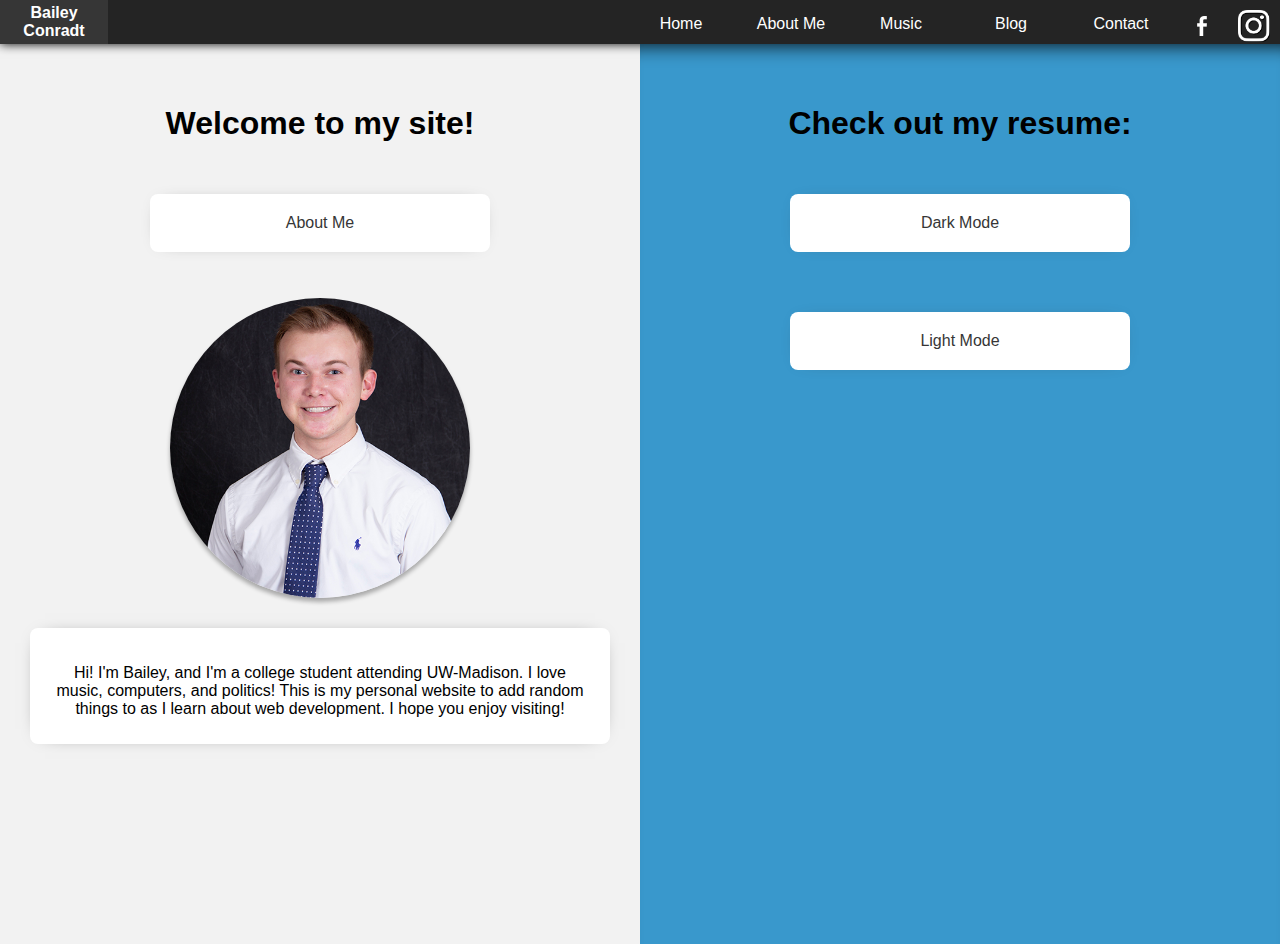
==== public/index.html @ af90b060 "changed nav bar shadow, mobile css still needs fixing. Now hosting with google firebase hosting :)" ====
﻿<html>

<head>
    <title>Home</title>
    <link rel="stylesheet" href="styles.css">
    <script src="script.js"></script>
    <link rel="icon" type="image/png" href="images/bc.png" />
    <meta content="width=device-width, initial-scale=1" name="viewport" />
    <script async src="https://pagead2.googlesyndication.com/pagead/js/adsbygoogle.js"></script>
</head>

<body>

    <nav class="top-nav">

        <!-- This is the hamburger menu for mobile view-->
        <div id="menuToggle">
            <input type="checkbox" />
            <span></span>
            <span></span>
            <span></span>
            <ul id="menu">
                <a href="index.html">
                    <li>Home</li>
                </a>
                <a href="about.html">
                    <li>About</li>
                </a>
                <a href="music.html">
                    <li>Music</li>
                </a>
                <a href="blog.html">
                    <li>Blog</li>
                </a>
                <a href="contact.html">
                    <li>Contact</li>
                </a>
            </ul>
        </div>
        <!--This the usual menu for desktop view-->
        <div class="nav-item">
            <a href="index.html">
                <li id="name"><strong>Bailey Conradt</strong></li>
            </a>
        </div>

        <div id="pages" class="nav-item">
            <a href="index.html">
                <li>Home</li>
            </a>
            <a href="about.html">
                <li>About Me</li>
            </a>
            <a href="music.html">
                <li>Music</li>
            </a>
            <a href="blog.html">
                <li>Blog</li>
            </a>
            <a href="contact.html">
                <li>Contact</li>
            </a>
            <a target="_blank" href="https://www.facebook.com/bailey.conradt"><img src="images/facebook.png"
                    height="32px" width="32px"></a>
            <a target="_blank" href="https://www.instagram.com/baileyswizzle"><img src="images/instagram.png"
                    height="32px" width="32px"></a>


        </div>
    </nav>

<div class="front-page-background">
    <div class="row" id="tall">
        <div class="home-page-body">
            <h1 class="home-header">Welcome to my site!</h1>
            <a class="button" href="about.html"><div id="button" class="center-box">About Me</div></a>
            <div>
                <img class="circle-image-shadow" src="images/bcon.jpg">
            </div>
            <div class="box">
                <p>Hi! I'm Bailey, and I'm a college student attending UW-Madison. I love music, computers, and politics!
                    This is my personal website to add random things to as I learn about web development. I hope you enjoy
                    visiting!</p>
            </div>
        </div>
        <div class="home-page-body" id="blue-background">
            <h1 class="home-header">Check out my resume:</h1>
            <a class="button" target="_blank" href="bailey_resume_dark.pdf"><div id="button" class="center-box">Dark Mode</div></a>
            <a class="button" target="_blank" href="bailey_resume_light.pdf"><div id="button" class="center-box">Light Mode</div></a>
        </div>
    </div>
</div>

  <!-- <img class="framed-image" src="images/terraceBackground.jpeg" >  --> 
</body>

</html>
---- public/styles.css ----
﻿
body {
    padding: 0px;
    margin: 0px;
    background-color: #f2f2f2;
    font-family: "Avenir Next", "Avenir", sans-serif;
    height: 100%;
    width: 100%; 
   
    /*overscroll-behavior: none;*/
}

.center {
  text-align: center;
}

#blue-background {
  background-color: #3998ccff;
  box-shadow: inset 0 20px 20px -20px #000000;
}

.top-nav {
    display: flex;
    justify-content: space-between;
    background-color: #242424;
    color: white;
    box-shadow: 0 0 10px black;
    
}

.pages {
    display: flex;
    width: 150px;
    margin-right: 10px;
    margin-left: 10px;
    padding: 5px;
    text-align: center;
}

.nav-item {
    display: flex;
}

.nav-item li {
    list-style-type: none;
    width: 100px;
    padding: 5px;
    text-align: center;
  }

  .nav-item a li {
    text-decoration: none;
    color: white;
    margin-top: 10px;
  }

  .nav-item img{
margin-left: 10px;
margin-right: 10px;
margin-top:10px;
  }

  #name {
    margin-top: 0px;
    padding: 4px;
    padding-bottom: 4px;
  }

  #musicImg {
    margin-top: 0;
    height: 38px;
  }

  .top-nav a:hover {
    background-color: #363636;
    transition: all ease-in-out 200ms;
  }

  .top-nav a {
    text-decoration: none;
  }

  /* font page CSS*/

  .home-header {
    padding-top: 40px;
    text-align: center;
  }

  .circle-image {
    width: 300px;
    height: auto;
    border-radius: 50%;
    padding: 10px;
    margin-top: 20px;
    margin-bottom: 20px;
  }

  .circle-image-shadow {
    display: block;
  width: 300px;
  height: 300px;
  margin: 1em auto;
  background-size: cover;
  background-repeat: no-repeat;
  background-position: center center;
  -webkit-border-radius: 99em;
  -moz-border-radius: 99em;
  border-radius: 99em;
  /*border: 5px solid #eee; */
  box-shadow: 0px 4px 4px rgba(0, 0, 0, 0.3);  
  }

  .button{
    text-decoration: none;
    color: #363636;
  }

  /* hover effects for button*/
  #button:hover {
box-shadow: 0px 0px 5px 1px;
  }

  

  .button:hover center-box{
    background-color: #888888
  }

  /*
  .front-page-background {
    background-image: url(images/terraceBackground.jpeg);
    height: 100%; 
    background-size: cover;
  }
*/
  .front-page-p {
    padding: 30px
  }

  .framed-image {
  width: 100%;
  height: auto;
    
    background-color: #242424;
  }

  /* Music Page CSS*/
  .songs {
    padding-top: 10px;
    display: flex;
    flex-wrap: wrap;
    flex-direction: row;
    justify-content: space-around;
  }

  .box {
    margin: 30px;
    background-color: white;
    text-align: center;
    box-shadow: 0px 0px 20px -15px;
    border-radius: 8px;
  }

  .left-box {
    margin: 30px;
    background-color: white;
    text-align: left;
    box-shadow: 0px 0px 20px -15px;
    border-radius: 8px;
  }

  .home-page-body {
    text-align: center
  }

  .center-box {
    margin: 30px;
    padding: 20px;
    background-color: white;
    text-align: center;
    box-shadow: 0px 0px 20px -15px;
    border-radius: 8px;
    min-width: 300px;
    display: inline-block
  }

  .box, .left-box p {
    padding-left: 20px;
    padding-bottom: 10px;
    padding-right: 20px;
  }
  .box, .left-box h3 {
    padding-top: 20px;
    padding: 20px;
    padding-bottom: 10px;
    padding-right: 20px;
  }
 
.row {
    display: flex;
    flex-direction: row;
    flex-wrap: wrap;
}

#tall.row {
  height: 100%;
}

.row>* {
  flex: 1 1 300px;
}


.row-header {
    display: flex;
    flex-direction: column;
    margin: 30px;
    background-color: white;
    flex: 1;
    text-align: center;
    box-shadow: 0px 0px 20px -15px;
    border-radius: 8px;
}

.column {
    display: flex;
    flex-wrap: wrap;
    flex-direction: column;
  }

  .column>* {
    flex: 1 1 500px;
  }

  audio {
    padding: 10px;
  }

  .page-header {
    text-align: center;
  }

  

/* Blog post CSS */

  .separate {
    display: flex;
    justify-content: space-between;
  }

.toggleButton:hover {
cursor: pointer;
}

  
  /* 
  Mobile view CSS for hamburger
  */

  #menuToggle {
    display:none
  }

  @media only screen and (max-width: 750px) {

    body{
      width: initial;
      position: absolute;
    }

#pages {
  display:none;
}

/* Hamburger menu stuff */

#menu a{
  color: #242424;
  list-style: none;
  width: 178.5px;
}

#menu a:hover
{
  color: black;
}

#menu li:hover
{
  border-bottom: 2px solid #363636;
}

#menuToggle
{
display: block;
top: 50px;
left: 50px;
padding: 20px;
z-index: 1;

-webkit-user-select: none;
user-select: none;
}

#menuToggle:hover {
  background-color: #363636;
}

#menuToggle input
{
display: block;
width: 80px;
height: 70px;
position: absolute;
top: -7px;
left: -5px;

cursor: pointer;

opacity: 0; /* hide this */
z-index: 2; /* place it over the hamburger */

-webkit-touch-callout: none;
}

#menuToggle span
{
display: block;
width: 33px;
height: 4px;
margin-bottom: 5px;
position: relative;

background: white;
border-radius: 3px;

z-index: 1;

transform-origin: 4px 0px;

transition: transform 0.5s cubic-bezier(0.77,0.2,0.05,1.0),
            background 0.5s cubic-bezier(0.77,0.2,0.05,1.0),
            opacity 0.55s ease;
}

#menuToggle span:first-child
{
transform-origin: 0% 0%;
}


#menu
{
position: absolute;
margin: 20px 0 0 -50px;
padding-left: 50px;
padding-right: 30px;
padding-top: 20px;
padding-bottom: 20px;


background: white;
list-style-type: none;

box-shadow: 0px 2px 5px 0px #888888; 

-webkit-font-smoothing: antialiased;
/* to stop flickering of text in safari */

transform-origin: 0% 0%;
transform: translate(-100%, 0);

transition: transform 0.5s cubic-bezier(0.77,0.2,0.05,1.0);
}

#menu li
{
padding: 10px 0;
font-size: 22px;
border-bottom: 2px solid transparent;

}

/*
* slide it in from the left
*/
#menuToggle input:checked ~ ul
{
transform: none;
}



  }
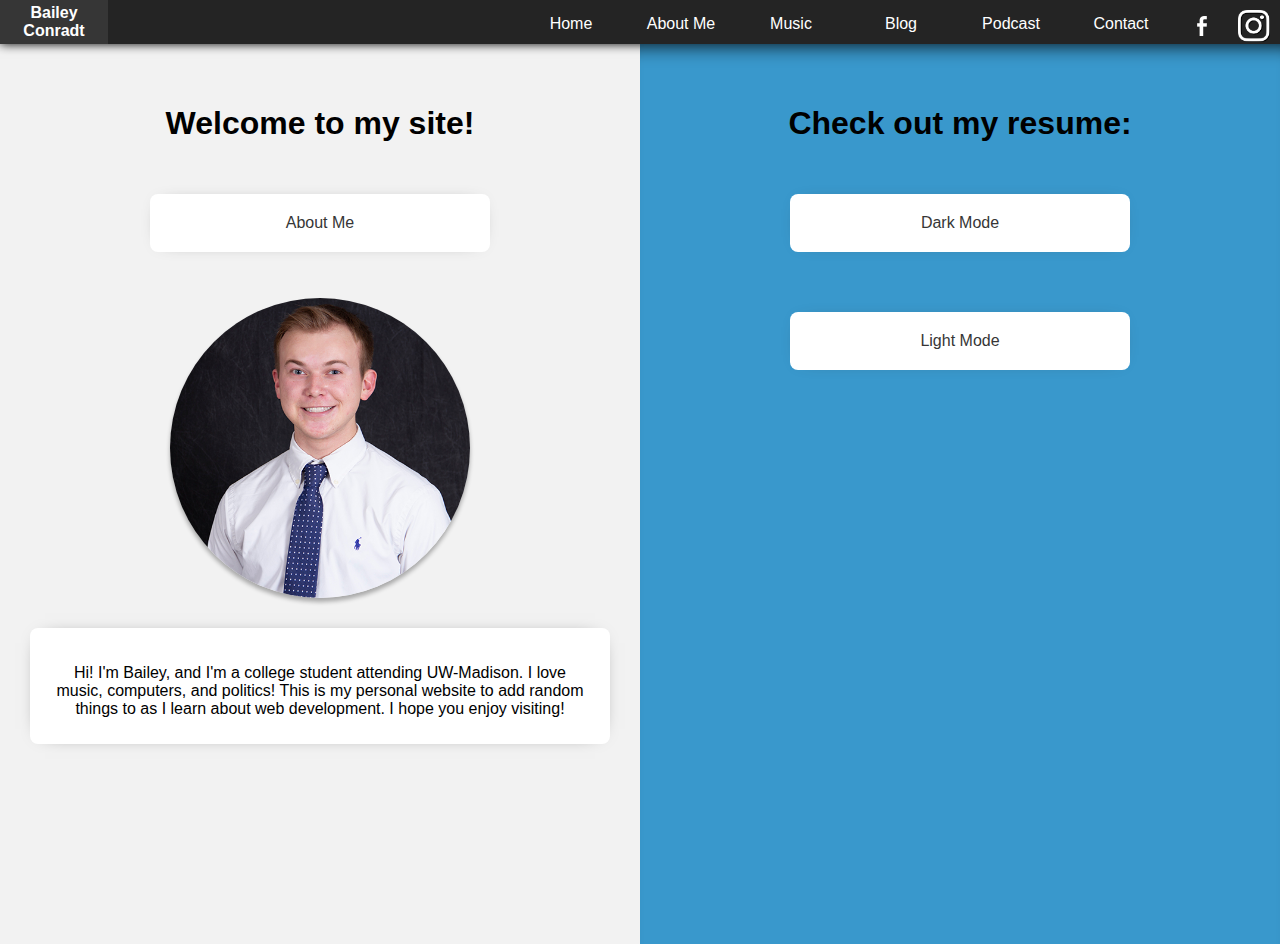
==== commit 69e7dddf: "changed logo and added podcast page" ====
--- a/public/index.html
+++ b/public/index.html
@@ -4,9 +4,8 @@
     <title>Home</title>
     <link rel="stylesheet" href="styles.css">
     <script src="script.js"></script>
-    <link rel="icon" type="image/png" href="images/bc.png" />
+    <link rel="icon" type="image/png" href="images/BC-logo.svg" />
     <meta content="width=device-width, initial-scale=1" name="viewport" />
-    <script async src="https://pagead2.googlesyndication.com/pagead/js/adsbygoogle.js"></script>
 </head>
 
 <body>
@@ -31,6 +30,9 @@
                 </a>
                 <a href="blog.html">
                     <li>Blog</li>
+                </a>
+                <a href="podcast.html">
+                    <li>Podcast</li>
                 </a>
                 <a href="contact.html">
                     <li>Contact</li>
@@ -57,6 +59,9 @@
             <a href="blog.html">
                 <li>Blog</li>
             </a>
+            <a href="podcast.html">
+                <li>Podcast</li>
+            </a>
             <a href="contact.html">
                 <li>Contact</li>
             </a>
@@ -64,7 +69,6 @@
                     height="32px" width="32px"></a>
             <a target="_blank" href="https://www.instagram.com/baileyswizzle"><img src="images/instagram.png"
                     height="32px" width="32px"></a>
-
 
         </div>
     </nav>
@@ -91,7 +95,17 @@
     </div>
 </div>
 
-  <!-- <img class="framed-image" src="images/terraceBackground.jpeg" >  --> 
+<!--blog preview test-->
+
+<!--<div id="blog-posts-preview">
+    <div id="blog-posts">
+        <div id="retainable-rss-embed" data-rss="https://medium.com/feed/@baileyconradt" data-layout="scroll" data-maxcols="3" 
+            data-poststyle="modal" data-readmore="Read More" data-buttonclass="btn btn-primary" data-offset="-200">
+            &#160;</div>
+</div>
+<script src="https://www.retainable.io/assets/retainable/rss-embed/retainable-rss-embed.js"></script> -->
+
+   <!--<img class="framed-image" src="images/terraceBackground.jpeg" > -->
 </body>
 
 </html>
--- a/public/styles.css
+++ b/public/styles.css
@@ -67,7 +67,7 @@
   }
 
   #musicImg {
-    margin-top: 0;
+    margin-top: 7px;
     height: 38px;
   }
 
@@ -201,6 +201,14 @@
     display: flex;
     flex-direction: row;
     flex-wrap: wrap;
+    
+}
+
+.music-row{
+  display: flex;
+  flex-direction: row;
+  flex-wrap: wrap;
+  justify-content: space-evenly;
 }
 
 #tall.row {
@@ -209,7 +217,7 @@
 
 .row>* {
   flex: 1 1 300px;
-}
+} 
 
 
 .row-header {
@@ -241,7 +249,15 @@
     text-align: center;
   }
 
-  
+/* Blog CSS*/
+#blog-posts {
+  margin: 30px;
+}
+
+#blog-posts-preview{
+  padding: 30px;
+  background-color: white;
+}
 
 /* Blog post CSS */
 
@@ -252,6 +268,15 @@
 
 .toggleButton:hover {
 cursor: pointer;
+}
+
+/* podcast box css */
+.podcast-box{
+margin: 30px;
+padding: 15px;
+background-color: white;
+box-shadow: 0px 0px 20px -15px;
+border-radius: 8px;
 }
 
   
@@ -272,6 +297,19 @@
 
 #pages {
   display:none;
+}
+
+
+
+.box, .center-box{
+  margin-top: 10px;
+  margin-left: 8px;
+  margin-right: 8px;
+  margin-bottom: 10px;
+}
+
+.left-box {
+  margin: 10px;
 }
 
 /* Hamburger menu stuff */
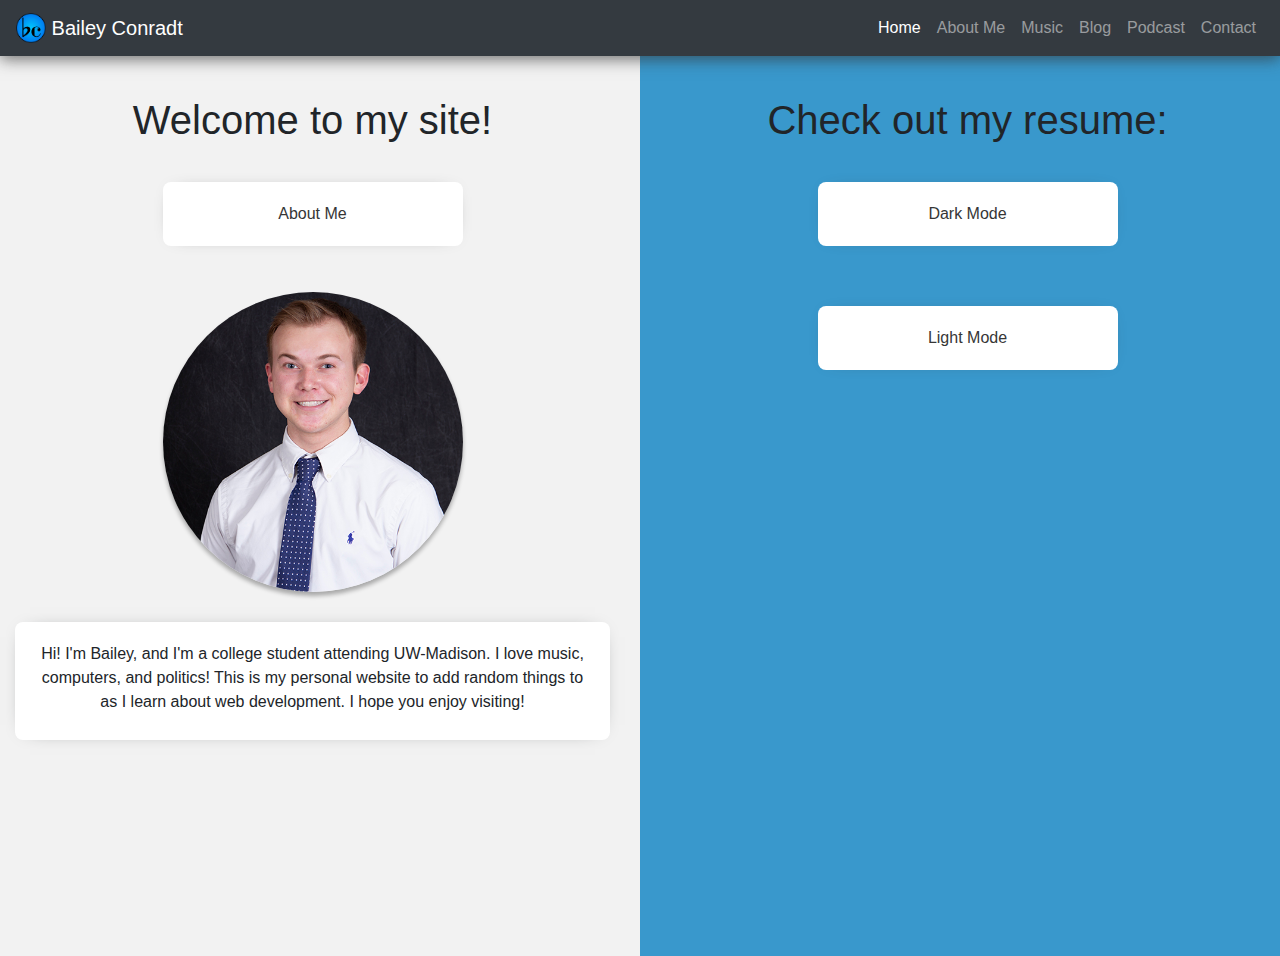
==== commit b6c9f8ea: "updated nav with bootstrap" ====
--- a/public/index.html
+++ b/public/index.html
@@ -2,102 +2,81 @@
 
 <head>
     <title>Home</title>
+    <!--Bootstrap-->
+    <link rel="stylesheet" href="https://maxcdn.bootstrapcdn.com/bootstrap/4.0.0/css/bootstrap.min.css"
+        integrity="sha384-Gn5384xqQ1aoWXA+058RXPxPg6fy4IWvTNh0E263XmFcJlSAwiGgFAW/dAiS6JXm" crossorigin="anonymous">
     <link rel="stylesheet" href="styles.css">
     <script src="script.js"></script>
     <link rel="icon" type="image/png" href="images/BC-logo.svg" />
     <meta content="width=device-width, initial-scale=1" name="viewport" />
 </head>
 
+<nav class="navbar navbar-expand-lg navbar-dark bg-dark shadow">
+
+    <a class="navbar-brand" href="index.html"> <img src="images/BC-logo.png" width="30" height="30"
+            class="d-inline-block align-top" alt="" href="index.html"> Bailey Conradt</a>
+    <button class="navbar-toggler" type="button" data-toggle="collapse" data-target="#navbarNavAltMarkup"
+        aria-controls="navbarNavAltMarkup" aria-expanded="false" aria-label="Toggle navigation">
+        <span class="navbar-toggler-icon"></span>
+    </button>
+    <div class="collapse navbar-collapse" id="navbarNavAltMarkup">
+        <ul class="navbar-nav ml-auto">
+            <a class="nav-item nav-link active" href="index.html">Home <span class="sr-only">(current)</span></a>
+            <a class="nav-item nav-link" href="about.html">About Me</a>
+            <a class="nav-item nav-link" href="music.html">Music</a>
+            <a class="nav-item nav-link" href="blog.html">Blog</a>
+            <a class="nav-item nav-link" href="podcast.html">Podcast</a>
+            <a class="nav-item nav-link" href="contact.html">Contact</a>
+        </ul>
+        <!--
+        <ul class="navbar-nav ml-auto">
+            <a target="_blank" class="navbar-brand ml-auto" href="https://www.facebook.com/bailey.conradt"> <img
+                    src="images/facebook.png" width="30" height="30" class="d-inline-block align-top" alt=""
+                    href="index.html" ></a>
+            <a target="_blank" class="navbar-brand ml-auto" href="https://www.instagram.com/baileyswizzle"> <img
+                    src="images/instagram.png" width="30" height="30" class="d-inline-block align-top" alt=""
+                    href="index.html" ></a>
+            </ul>-->
+    </div>
+</nav>
+
 <body>
 
-    <nav class="top-nav">
 
-        <!-- This is the hamburger menu for mobile view-->
-        <div id="menuToggle">
-            <input type="checkbox" />
-            <span></span>
-            <span></span>
-            <span></span>
-            <ul id="menu">
-                <a href="index.html">
-                    <li>Home</li>
+    <div class="front-page-background">
+        <div class="row" id="tall">
+            <div class="home-page-body">
+                <h1 class="home-header">Welcome to my site!</h1>
+                <a class="button" href="about.html">
+                    <div id="button" class="center-box">About Me</div>
                 </a>
-                <a href="about.html">
-                    <li>About</li>
+                <div>
+                    <img class="circle-image-shadow" src="images/bcon.jpg">
+                </div>
+                <div class="box">
+                    <p>Hi! I'm Bailey, and I'm a college student attending UW-Madison. I love music, computers, and
+                        politics!
+                        This is my personal website to add random things to as I learn about web development. I hope you
+                        enjoy
+                        visiting!</p>
+                </div>
+            </div>
+            <div class="home-page-body" id="blue-background">
+                <h1 class="home-header">Check out my resume:</h1>
+                <a class="button" target="_blank" href="bailey_resume_dark.pdf">
+                    <div id="button" class="center-box">Dark Mode</div>
                 </a>
-                <a href="music.html">
-                    <li>Music</li>
+                <a class="button" target="_blank" href="bailey_resume_light.pdf">
+                    <div id="button" class="center-box">Light Mode</div>
                 </a>
-                <a href="blog.html">
-                    <li>Blog</li>
-                </a>
-                <a href="podcast.html">
-                    <li>Podcast</li>
-                </a>
-                <a href="contact.html">
-                    <li>Contact</li>
-                </a>
-            </ul>
-        </div>
-        <!--This the usual menu for desktop view-->
-        <div class="nav-item">
-            <a href="index.html">
-                <li id="name"><strong>Bailey Conradt</strong></li>
-            </a>
-        </div>
-
-        <div id="pages" class="nav-item">
-            <a href="index.html">
-                <li>Home</li>
-            </a>
-            <a href="about.html">
-                <li>About Me</li>
-            </a>
-            <a href="music.html">
-                <li>Music</li>
-            </a>
-            <a href="blog.html">
-                <li>Blog</li>
-            </a>
-            <a href="podcast.html">
-                <li>Podcast</li>
-            </a>
-            <a href="contact.html">
-                <li>Contact</li>
-            </a>
-            <a target="_blank" href="https://www.facebook.com/bailey.conradt"><img src="images/facebook.png"
-                    height="32px" width="32px"></a>
-            <a target="_blank" href="https://www.instagram.com/baileyswizzle"><img src="images/instagram.png"
-                    height="32px" width="32px"></a>
-
-        </div>
-    </nav>
-
-<div class="front-page-background">
-    <div class="row" id="tall">
-        <div class="home-page-body">
-            <h1 class="home-header">Welcome to my site!</h1>
-            <a class="button" href="about.html"><div id="button" class="center-box">About Me</div></a>
-            <div>
-                <img class="circle-image-shadow" src="images/bcon.jpg">
-            </div>
-            <div class="box">
-                <p>Hi! I'm Bailey, and I'm a college student attending UW-Madison. I love music, computers, and politics!
-                    This is my personal website to add random things to as I learn about web development. I hope you enjoy
-                    visiting!</p>
+                <iframe src="https://open.spotify.com/embed-podcast/show/2UoczsS60XNqDjCfJqAoIo" width="80%" height="232" frameborder="0" allowtransparency="true" allow="encrypted-media"></iframe>
             </div>
         </div>
-        <div class="home-page-body" id="blue-background">
-            <h1 class="home-header">Check out my resume:</h1>
-            <a class="button" target="_blank" href="bailey_resume_dark.pdf"><div id="button" class="center-box">Dark Mode</div></a>
-            <a class="button" target="_blank" href="bailey_resume_light.pdf"><div id="button" class="center-box">Light Mode</div></a>
-        </div>
     </div>
-</div>
 
-<!--blog preview test-->
+    <!--blog preview test-->
 
-<!--<div id="blog-posts-preview">
+    <!--<div id="blog-posts-preview">
     <div id="blog-posts">
         <div id="retainable-rss-embed" data-rss="https://medium.com/feed/@baileyconradt" data-layout="scroll" data-maxcols="3" 
             data-poststyle="modal" data-readmore="Read More" data-buttonclass="btn btn-primary" data-offset="-200">
@@ -105,7 +84,17 @@
 </div>
 <script src="https://www.retainable.io/assets/retainable/rss-embed/retainable-rss-embed.js"></script> -->
 
-   <!--<img class="framed-image" src="images/terraceBackground.jpeg" > -->
+    <!--<img class="framed-image" src="images/terraceBackground.jpeg" > -->
+
+    <script src="https://code.jquery.com/jquery-3.2.1.slim.min.js"
+        integrity="sha384-KJ3o2DKtIkvYIK3UENzmM7KCkRr/rE9/Qpg6aAZGJwFDMVNA/GpGFF93hXpG5KkN"
+        crossorigin="anonymous"></script>
+    <script src="https://cdnjs.cloudflare.com/ajax/libs/popper.js/1.12.9/umd/popper.min.js"
+        integrity="sha384-ApNbgh9B+Y1QKtv3Rn7W3mgPxhU9K/ScQsAP7hUibX39j7fakFPskvXusvfa0b4Q"
+        crossorigin="anonymous"></script>
+    <script src="https://maxcdn.bootstrapcdn.com/bootstrap/4.0.0/js/bootstrap.min.js"
+        integrity="sha384-JZR6Spejh4U02d8jOt6vLEHfe/JQGiRRSQQxSfFWpi1MquVdAyjUar5+76PVCmYl"
+        crossorigin="anonymous"></script>
 </body>
 
-</html>
+</html>--- a/public/styles.css
+++ b/public/styles.css
@@ -6,8 +6,15 @@
     font-family: "Avenir Next", "Avenir", sans-serif;
     height: 100%;
     width: 100%; 
-   
+    /*box-shadow: inset 0 20px 20px -20px #000000;*/
+
     /*overscroll-behavior: none;*/
+}
+
+.navbar{
+  box-shadow:           0px 3px 15px rgba(50, 50, 50, .7) !important;
+    -webkit-box-shadow: 0px 3px 15px rgba(50, 50, 50, .7) !important;
+    -moz-box-shadow:    0px 3px 15px rgba(50, 50, 50, .7) !important;
 }
 
 .center {
@@ -16,15 +23,14 @@
 
 #blue-background {
   background-color: #3998ccff;
-  box-shadow: inset 0 20px 20px -20px #000000;
+  /*box-shadow: inset 0 20px 20px -20px #000000;*/
 }
 
 .top-nav {
-    display: flex;
-    justify-content: space-between;
-    background-color: #242424;
-    color: white;
-    box-shadow: 0 0 10px black;
+    /*box-shadow: 0 0 10px black;*/
+    -webkit-box-shadow: 0 8px 6px -6px #999;
+    -moz-box-shadow: 0 8px 6px -6px #999;
+    box-shadow: 0 8px 6px -6px #999;
     
 }
 
@@ -69,15 +75,6 @@
   #musicImg {
     margin-top: 7px;
     height: 38px;
-  }
-
-  .top-nav a:hover {
-    background-color: #363636;
-    transition: all ease-in-out 200ms;
-  }
-
-  .top-nav a {
-    text-decoration: none;
   }
 
   /* font page CSS*/
@@ -118,7 +115,7 @@
 
   /* hover effects for button*/
   #button:hover {
-box-shadow: 0px 0px 5px 1px;
+box-shadow: 0px 0px 5px 1px gray;
   }
 
   
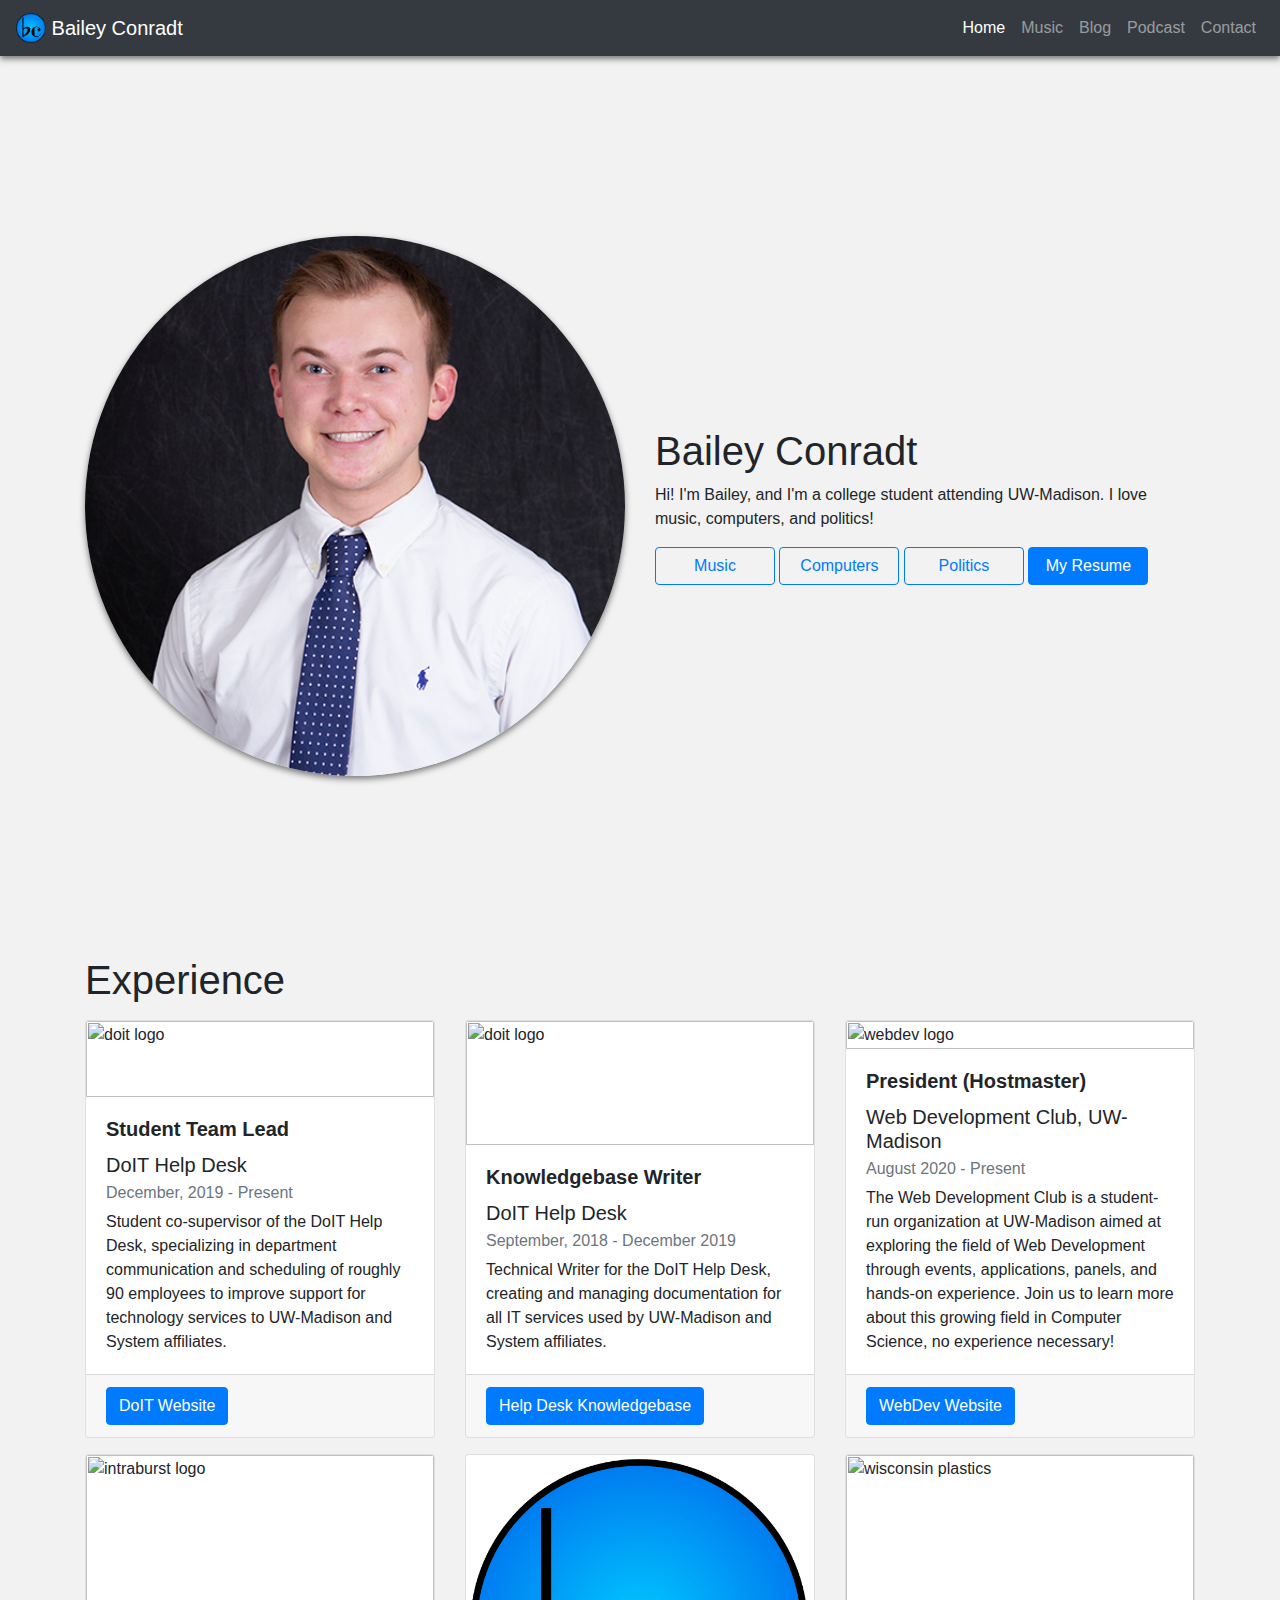
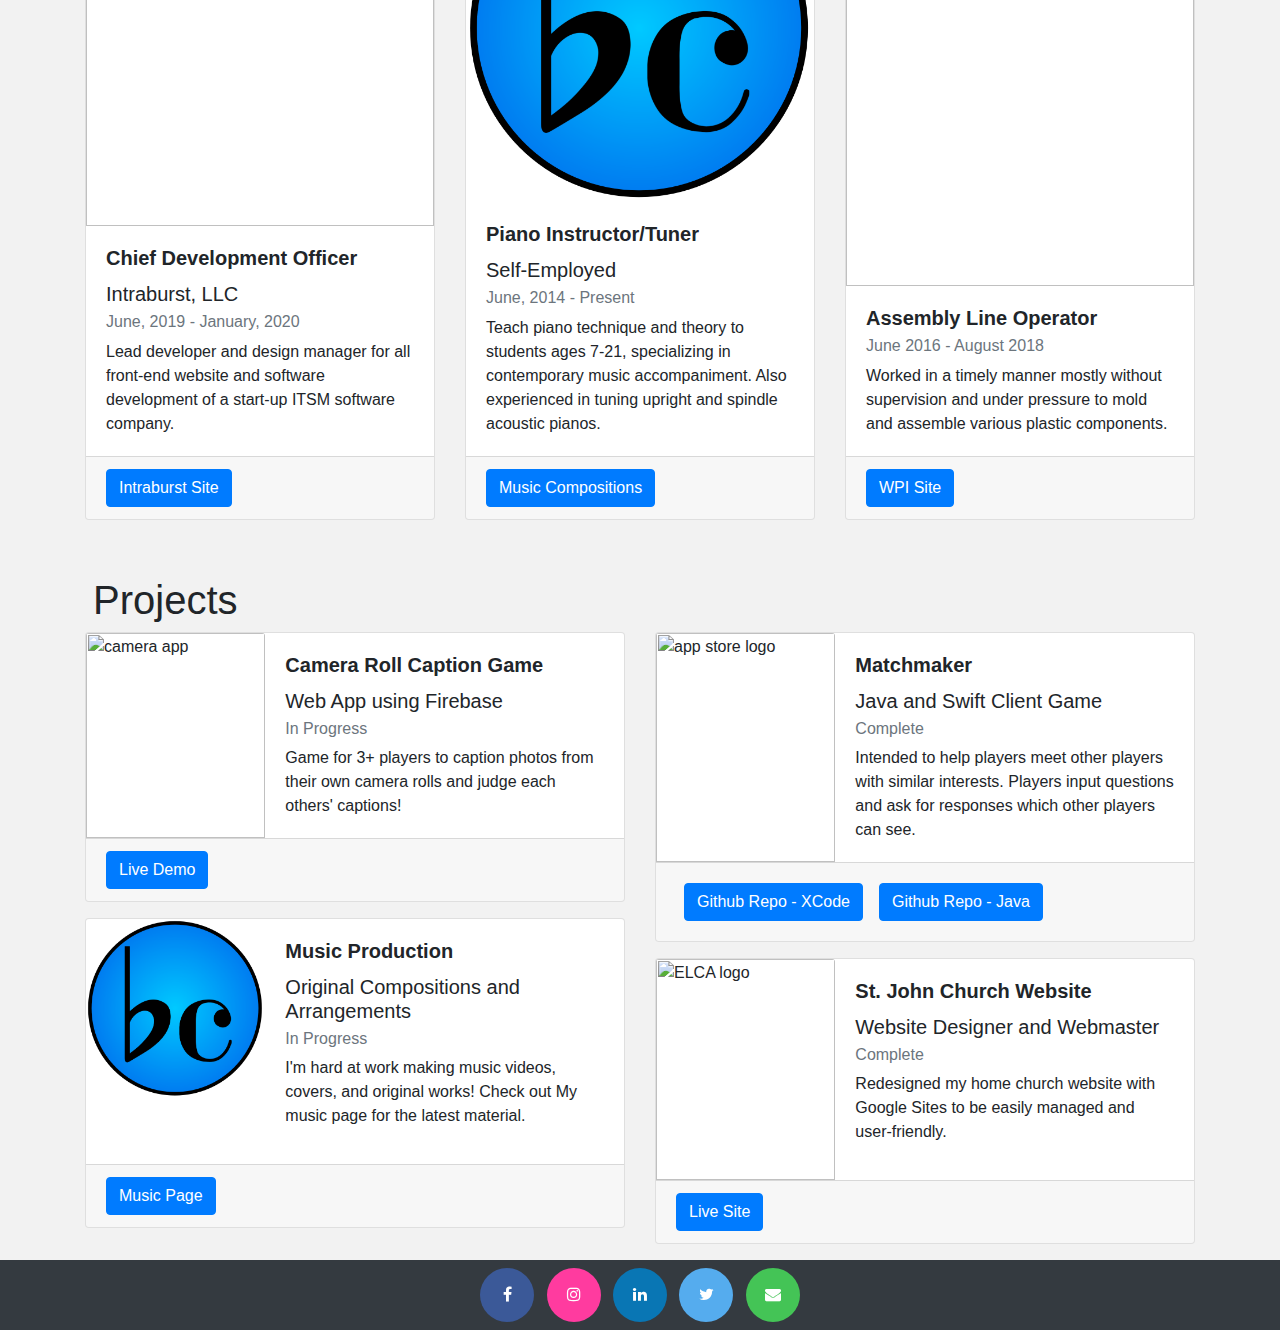
==== commit 794a6c99: "added footer to all pages, fixed safari buttons and spacing for mobile, added fb and insta links on " ====
--- a/public/index.html
+++ b/public/index.html
@@ -22,70 +22,260 @@
     <div class="collapse navbar-collapse" id="navbarNavAltMarkup">
         <ul class="navbar-nav ml-auto">
             <a class="nav-item nav-link active" href="index.html">Home <span class="sr-only">(current)</span></a>
-            <a class="nav-item nav-link" href="about.html">About Me</a>
             <a class="nav-item nav-link" href="music.html">Music</a>
             <a class="nav-item nav-link" href="blog.html">Blog</a>
             <a class="nav-item nav-link" href="podcast.html">Podcast</a>
             <a class="nav-item nav-link" href="contact.html">Contact</a>
         </ul>
-        <!--
-        <ul class="navbar-nav ml-auto">
-            <a target="_blank" class="navbar-brand ml-auto" href="https://www.facebook.com/bailey.conradt"> <img
-                    src="images/facebook.png" width="30" height="30" class="d-inline-block align-top" alt=""
-                    href="index.html" ></a>
-            <a target="_blank" class="navbar-brand ml-auto" href="https://www.instagram.com/baileyswizzle"> <img
-                    src="images/instagram.png" width="30" height="30" class="d-inline-block align-top" alt=""
-                    href="index.html" ></a>
-            </ul>-->
     </div>
 </nav>
 
 <body>
 
-
-    <div class="front-page-background">
-        <div class="row" id="tall">
-            <div class="home-page-body">
-                <h1 class="home-header">Welcome to my site!</h1>
-                <a class="button" href="about.html">
-                    <div id="button" class="center-box">About Me</div>
-                </a>
+    <div class="container">
+        <div class="row" style="height: 100vh;">
+            <div class="col-md-6 align-self-center">
+                <img class="rounded-circle" style="width: 100%" src="images/bcon.jpg">
+            </div>
+            <div class="col-md-6 align-self-center">
+                <h1>Bailey Conradt</h1>
+                <p>
+                    Hi! I'm Bailey, and I'm a college student attending UW-Madison. I love music, computers, and
+                    politics!
+                </p>
                 <div>
-                    <img class="circle-image-shadow" src="images/bcon.jpg">
-                </div>
-                <div class="box">
-                    <p>Hi! I'm Bailey, and I'm a college student attending UW-Madison. I love music, computers, and
-                        politics!
-                        This is my personal website to add random things to as I learn about web development. I hope you
-                        enjoy
-                        visiting!</p>
-                </div>
-            </div>
-            <div class="home-page-body" id="blue-background">
-                <h1 class="home-header">Check out my resume:</h1>
-                <a class="button" target="_blank" href="bailey_resume_dark.pdf">
-                    <div id="button" class="center-box">Dark Mode</div>
-                </a>
-                <a class="button" target="_blank" href="bailey_resume_light.pdf">
-                    <div id="button" class="center-box">Light Mode</div>
-                </a>
-                <iframe src="https://open.spotify.com/embed-podcast/show/2UoczsS60XNqDjCfJqAoIo" width="80%" height="232" frameborder="0" allowtransparency="true" allow="encrypted-media"></iframe>
+                    <a class="btn btn-outline-primary custom-button" href="music.html">Music</a>
+                    <a class="btn btn-outline-primary custom-button"
+                        href="https://github.com/baileyconradt">Computers</a>
+                    <a class="btn btn-outline-primary custom-button"
+                        href="https://vote.baileyconradt.com">Politics</a>
+                        <a class="btn btn-primary custom-button"
+                        href="bailey_conradt_resume.pdf">My Resume</a>
+                </div>
             </div>
         </div>
     </div>
-
-    <!--blog preview test-->
-
-    <!--<div id="blog-posts-preview">
-    <div id="blog-posts">
-        <div id="retainable-rss-embed" data-rss="https://medium.com/feed/@baileyconradt" data-layout="scroll" data-maxcols="3" 
-            data-poststyle="modal" data-readmore="Read More" data-buttonclass="btn btn-primary" data-offset="-200">
-            &#160;</div>
-</div>
-<script src="https://www.retainable.io/assets/retainable/rss-embed/retainable-rss-embed.js"></script> -->
-
-    <!--<img class="framed-image" src="images/terraceBackground.jpeg" > -->
-
+    <div class="container">
+        <h1>Experience</h1>
+        <div class="row justify-content-center">
+
+            <div class="col-md-4 my-2">
+                <div class="card h-100">
+                    <img src="images/doit.jpg" class="card-img-top" alt="doit logo">
+                    <div class="card-body">
+                        <h5 class="card-title "><strong>Student Team Lead</strong></h5>
+                        <h5 class="card-title">DoIT Help Desk</h5>
+                        <h6 class="card-subtitle mb-2 text-muted">December, 2019 - Present</h6>
+                        <p class="card-text">Student co-supervisor of the DoIT Help Desk,
+                            specializing in department communication and
+                            scheduling of roughly 90 employees to improve
+                            support for technology services to UW-Madison
+                            and System affiliates.</p>
+                    </div>
+                    <div class="card-footer"><a href="https://it.wisc.edu" class="btn btn-primary">DoIT Website</a>
+                    </div>
+                </div>
+            </div>
+            <div class="col-md-4 my-2">
+                <div class="card h-100">
+                    <img src="images/doit.jpg" class="card-img-top" alt="doit logo">
+                    <div class="card-body">
+                        <h5 class="card-title "><strong>Knowledgebase Writer</strong></h5>
+                        <h5 class="card-title">DoIT Help Desk</h5>
+                        <h6 class="card-subtitle mb-2 text-muted">September, 2018 - December 2019</h6>
+                        <p class="card-text">Technical Writer for the DoIT Help Desk,
+                            creating and managing documentation for all IT services used by UW-Madison and System
+                            affiliates.
+                        </p>
+                    </div>
+                    <div class="card-footer"><a href="https://kb.wisc.edu/helpdesk" class="btn btn-primary">Help Desk
+                            Knowledgebase</a></div>
+                </div>
+            </div>
+            <div class="col-md-4 my-2">
+                <div class="card h-100">
+                    <img src="images/webdev.png" class="card-img-top" alt="webdev logo">
+                    <div class="card-body">
+                        <h5 class="card-title "><strong>President (Hostmaster)</strong></h5>
+                        <h5 class="card-title">Web Development Club, UW-Madison</h5>
+                        <h6 class="card-subtitle mb-2 text-muted">August 2020 - Present</h6>
+                        <p class="card-text">The Web Development Club is a student-run organization at UW-Madison
+                            aimed at exploring the field of Web Development through events, applications, panels,
+                            and hands-on experience. Join us to learn more about this growing field in Computer Science,
+                            no experience necessary!</p>
+
+                    </div>
+                    <div class="card-footer"><a href="https://facebook.com/webdevuw" class="btn btn-primary">WebDev
+                            Website
+                        </a></div>
+                </div>
+            </div>
+            <div class="col-md-4 my-2">
+                <div class="card h-100">
+                    <img src="images/intraburst.png" class="card-img-top" alt="intraburst logo">
+                    <div class="card-body">
+                        <h5 class="card-title "><strong>Chief Development Officer</strong></h5>
+                        <h5 class="card-title">Intraburst, LLC</h5>
+                        <h6 class="card-subtitle mb-2 text-muted">June, 2019 - January, 2020</h6>
+                        <p class="card-text">Lead developer and design manager for all
+                            front-end website and software development of a start-up ITSM software company.</p>
+
+                    </div>
+                    <div class="card-footer"><a href="https://intraburst.com" class="btn btn-primary">Intraburst
+                            Site</a></div>
+                </div>
+            </div>
+            <div class="col-md-4 my-2">
+                <div class="card h-100">
+                    <img src="images/BC-logo.png" class="card-img-top" alt="bc logo">
+                    <div class="card-body">
+                        <h5 class="card-title "><strong>Piano Instructor/Tuner</strong></h5>
+                        <h5 class="card-title">Self-Employed</h5>
+                        <h6 class="card-subtitle mb-2 text-muted">June, 2014 - Present</h6>
+                        <p class="card-text">Teach piano technique and theory to
+                            students ages 7-21, specializing in
+                            contemporary music accompaniment. Also experienced in tuning upright and spindle acoustic
+                            pianos.</p>
+                    </div>
+                    <div class="card-footer"><a href="music.html" class="btn btn-primary">Music
+                            Compositions</a></div>
+                </div>
+            </div>
+            <div class="col-md-4 my-2">
+                <div class="card h-100">
+                    <img src="images/wisconsinplastics.jpeg" class="card-img-top" alt="wisconsin plastics">
+                    <div class="card-body">
+                        <h5 class="card-title "><strong>Assembly Line Operator</strong></h5>
+                        <h5 class="card-title"></h5>
+                        <h6 class="card-subtitle mb-2 text-muted">June 2016 - August 2018</h6>
+                        <p class="card-text">Worked in a timely manner mostly without supervision and under
+                            pressure to mold and assemble various plastic components.</p>
+                    </div>
+                    <div class="card-footer"><a href="http://www.wisconsinplastics.com/" class="btn btn-primary">WPI
+                            Site</a></div>
+                </div>
+            </div>
+        </div>
+
+
+
+
+
+        <h1 class="m-2 mt-5">Projects</h1>
+        <div class="row">
+            <div class="col-md-6">
+                <div class="card mb-3">
+                    <div class="row no-gutters">
+                        <div class="col-md-4">
+                            <img src="images/camera.jpg" class="card-img-top" alt="camera app">
+                        </div>
+                        <div class="col-md-8">
+                            <div class="card-body">
+                                <h5 class="card-title "><strong>Camera Roll Caption Game</strong></h5>
+                                <h5 class="card-title">Web App using Firebase</h5>
+                                <h6 class="card-subtitle mb-2 text-muted">In Progress</h6>
+                                <p class="card-text">Game for 3+ players to caption photos from their own camera rolls
+                                    and judge each others' captions!</p>
+                            </div>
+                        </div>
+                    </div>
+                    <div class="card-footer"><a href="https://conradt.dev" class="btn btn-primary">Live Demo</a></div>
+                </div>
+                <div class="card mb-3">
+                    <div class="row no-gutters">
+                        <div class="col-md-4">
+                            <img src="images/BC-logo.png" class="card-img-top" alt="BC logo">
+                        </div>
+                        <div class="col-md-8">
+                            <div class="card-body">
+                                <h5 class="card-title "><strong>Music Production</strong></h5>
+                                <h5 class="card-title">Original Compositions and Arrangements</h5>
+                                <h6 class="card-subtitle mb-2 text-muted">In Progress</h6>
+                                <p class="card-text">I'm hard at work making music videos, covers, and original works!
+                                    Check out My music page for the latest material.</p>
+                                </p>
+                            </div>
+                        </div>
+                    </div>
+                    <div class="card-footer"><a href="music.html" class="btn btn-primary">Music Page</a></div>
+                </div>
+            </div>
+            <div class="col-md-6">
+                <div class="card mb-3">
+                    <div class="row no-gutters">
+                        <div class="col-md-4">
+                            <img src="images/app-store.png" class="card-img-top" alt="app store logo">
+                        </div>
+                        <div class="col-md-8">
+                            <div class="card-body">
+                                <h5 class="card-title "><strong>Matchmaker</strong></h5>
+                                <h5 class="card-title">Java and Swift Client Game</h5>
+                                <h6 class="card-subtitle mb-2 text-muted">Complete</h6>
+                                <p class="card-text">Intended to help players meet other players with
+                                    similar interests. Players input questions and ask
+                                    for responses which other players can see.</p>
+                            </div>
+                        </div>
+                    </div>
+                    <div class="card-footer justify-content-around"><a
+                            href="https://github.com/baileyconradt/MatchmakerXcode" class="btn btn-primary m-2">Github
+                            Repo - XCode
+                        </a><a href="https://github.com/baileyconradt/Matchmaker" class="btn btn-primary m-2">Github
+                            Repo -
+                            Java
+                        </a></div>
+                </div>
+                <div class="card mb-3">
+                    <div class="row no-gutters">
+                        <div class="col-md-4">
+                            <img src="images/elca.png" class="card-img-top" alt="ELCA logo">
+                        </div>
+                        <div class="col-md-8">
+                            <div class="card-body">
+                                <h5 class="card-title "><strong>St. John Church Website</strong></h5>
+                                <h5 class="card-title">Website Designer and Webmaster</h5>
+                                <h6 class="card-subtitle mb-2 text-muted">Complete</h6>
+                                <p class="card-text">Redesigned my home church website with Google Sites to be easily
+                                    managed and user-friendly.</p>
+                                </p>
+                            </div>
+                        </div>
+                    </div>
+                    <div class="card-footer"><a href="https://stjohnash.org" class="btn btn-primary">Live Site</a></div>
+                </div>
+            </div>
+
+        </div>
+
+    </div>
+
+    <!--<div class="front-page-background">
+        <div class="home-page-body" id="blue-background">
+            <h1 class="home-header">Check out my resume:</h1>
+            <a class="button" target="_blank" href="bailey_resume_dark.pdf">
+                <div id="button" class="center-box">Dark Mode</div>
+            </a>
+            <a class="button" target="_blank" href="bailey_resume_light.pdf">
+                <div id="button" class="center-box">Light Mode</div>
+            </a>
+            <iframe src="https://open.spotify.com/embed-podcast/show/2UoczsS60XNqDjCfJqAoIo" width="80%" height="232"
+                frameborder="0" allowtransparency="true" allow="encrypted-media"></iframe>
+        </div>
+    </div>-->
+    <footer class="col-md-12 bg-dark text-center">
+        <a href="https://facebook.com/baileyconradt" target="_blank" class="btn-social btn-facebook"><i
+                class="fa fa-facebook"></i></a>
+        <a href="https://instagram.com/baileyswizzle" target="_blank" class="btn-social btn-instagram"><i
+                class="fa fa-instagram"></i></a>
+                <a href="https://www.linkedin.com/in/baileyconradt/" target="_blank" class="btn-social btn-linkedin"><i class="fa fa-linkedin"></i></a>
+                <a href="https://twitter.com/baileyswizzle" target="_blank" class="btn-social btn-twitter"><i class="fa fa-twitter"></i></a>
+                <a href="mailto:baileyconradt@gmail.com" target="_blank" class="btn-social btn-email"><i class="fa fa-envelope"></i></a>
+    </footer>
+
+
+    
+
+    <!--bootstrap script-->
     <script src="https://code.jquery.com/jquery-3.2.1.slim.min.js"
         integrity="sha384-KJ3o2DKtIkvYIK3UENzmM7KCkRr/rE9/Qpg6aAZGJwFDMVNA/GpGFF93hXpG5KkN"
         crossorigin="anonymous"></script>
@@ -95,6 +285,8 @@
     <script src="https://maxcdn.bootstrapcdn.com/bootstrap/4.0.0/js/bootstrap.min.js"
         integrity="sha384-JZR6Spejh4U02d8jOt6vLEHfe/JQGiRRSQQxSfFWpi1MquVdAyjUar5+76PVCmYl"
         crossorigin="anonymous"></script>
+    <!--social icons-->
+    <link rel="stylesheet" href="https://cdnjs.cloudflare.com/ajax/libs/font-awesome/4.7.0/css/font-awesome.min.css">
 </body>
 
 </html>--- a/public/styles.css
+++ b/public/styles.css
@@ -3,7 +3,7 @@
     padding: 0px;
     margin: 0px;
     background-color: #f2f2f2;
-    font-family: "Avenir Next", "Avenir", sans-serif;
+    font-family: "Avenir Next", "Avenir", sans-serif !important;
     height: 100%;
     width: 100%; 
     /*box-shadow: inset 0 20px 20px -20px #000000;*/
@@ -12,10 +12,137 @@
 }
 
 .navbar{
-  box-shadow:           0px 3px 15px rgba(50, 50, 50, .7) !important;
-    -webkit-box-shadow: 0px 3px 15px rgba(50, 50, 50, .7) !important;
-    -moz-box-shadow:    0px 3px 15px rgba(50, 50, 50, .7) !important;
-}
+  box-shadow:           0px 3px 6px rgba(0, 0, 0, .5) !important;
+    -webkit-box-shadow: 0px 3px 6px rgba(0, 0, 0, .5) !important;
+    -moz-box-shadow:    0px 3px 6px rgba(0, 0, 0, .5) !important;
+}
+
+.rounded-circle{
+  box-shadow: 0px 3px 6px rgba(0, 0, 0, .5);
+}
+
+.custom-button{
+  width: 120;
+}
+/*footer*/
+@import url("//maxcdn.bootstrapcdn.com/font-awesome/4.3.0/css/font-awesome.min.css");
+a.btn-social,
+.btn-social
+{
+    border-radius: 50%;
+    color: #ffffff !important;
+    display: inline-block;
+    height: 54px;
+    line-height: 54px;
+    margin: 8px 4px;
+    text-align: center;
+    text-decoration: none;
+    transition: background-color .3s;
+    webkit-transition: background-color .3s;
+    width: 54px;
+}
+
+.btn-social .fa,.btn-social i
+{
+    backface-visibility: hidden;
+    moz-backface-visibility: hidden;
+    ms-transform: scale(1);
+    o-transform: scale(1);
+    transform: scale(1);
+    transition: all .25s;
+    webkit-backface-visibility: hidden;
+    webkit-transform: scale(1);
+    webkit-transition: all .25s;
+}
+.btn-social:hover,.btn-social:focus
+{
+    color: #fff;
+    outline: none;
+    text-decoration: none;
+}
+.btn-social:hover .fa,.btn-social:focus .fa,.btn-social:hover i,.btn-social:focus i
+{
+    ms-transform: scale(1.3);
+    o-transform: scale(1.3);
+    transform: scale(1.3);
+    webkit-transform: scale(1.3);
+}
+.btn-social.btn-xs
+{
+    font-size: 9px;
+    height: 24px;
+    line-height: 13px;
+    margin: 6px 2px;
+    width: 24px;
+}
+.btn-social.btn-sm
+{
+    font-size: 13px;
+    height: 36px;
+    line-height: 18px;
+    margin: 6px 2px;
+    width: 36px;
+}
+.btn-social.btn-lg
+{
+    font-size: 22px;
+    height: 72px;
+    line-height: 40px;
+    margin: 10px 6px;
+    width: 72px;
+}
+
+.btn-facebook
+{
+    background-color: #3b5998;
+}
+.btn-facebook:hover
+{
+    background-color: #4c70ba;
+}
+.btn-instagram
+{
+    background-color: #ff3b9f;
+}
+.btn-instagram:hover
+{
+    background-color: #cc3382;
+}
+.btn-linkedin
+{
+    background-color: #0976b4;
+}
+.btn-linkedin:hover
+{
+    background-color: #0b96e5;
+}
+.btn-twitter
+{
+    background-color: #55acee;
+}
+.btn-twitter:hover
+{
+    background-color: #83c3f3;
+}
+.btn-email
+{
+    background-color: #44c456;
+}
+.btn-email:hover
+{
+    background-color: #6bd079;
+}
+
+i {
+  transform: translate(0px, 18px) !important;
+}
+
+
+
+/***************/
+
+/* used to fix the safari CSS issues */
+.row:before, .row:after {display: none !important;} 
 
 .center {
   text-align: center;
@@ -108,6 +235,21 @@
   box-shadow: 0px 4px 4px rgba(0, 0, 0, 0.3);  
   }
 
+  .circle-image-shadow-large {
+    display: block;
+  width: 500px;
+  height: 500px;
+  margin: 1em auto;
+  background-size: cover;
+  background-repeat: no-repeat;
+  background-position: center center;
+  -webkit-border-radius: 99em;
+  -moz-border-radius: 99em;
+  border-radius: 99em;
+  /*border: 5px solid #eee; */
+  box-shadow: 0px 4px 4px rgba(0, 0, 0, 0.3);  
+  }
+
   .button{
     text-decoration: none;
     color: #363636;
@@ -194,7 +336,7 @@
     padding-right: 20px;
   }
  
-.row {
+.home-row {
     display: flex;
     flex-direction: row;
     flex-wrap: wrap;
@@ -208,11 +350,11 @@
   justify-content: space-evenly;
 }
 
-#tall.row {
+#tall.home-row {
   height: 100%;
 }
 
-.row>* {
+.home-row>* {
   flex: 1 1 300px;
 } 
 
@@ -220,7 +362,8 @@
 .row-header {
     display: flex;
     flex-direction: column;
-    margin: 30px;
+    margin: 20px;
+    padding: 20px;
     background-color: white;
     flex: 1;
     text-align: center;
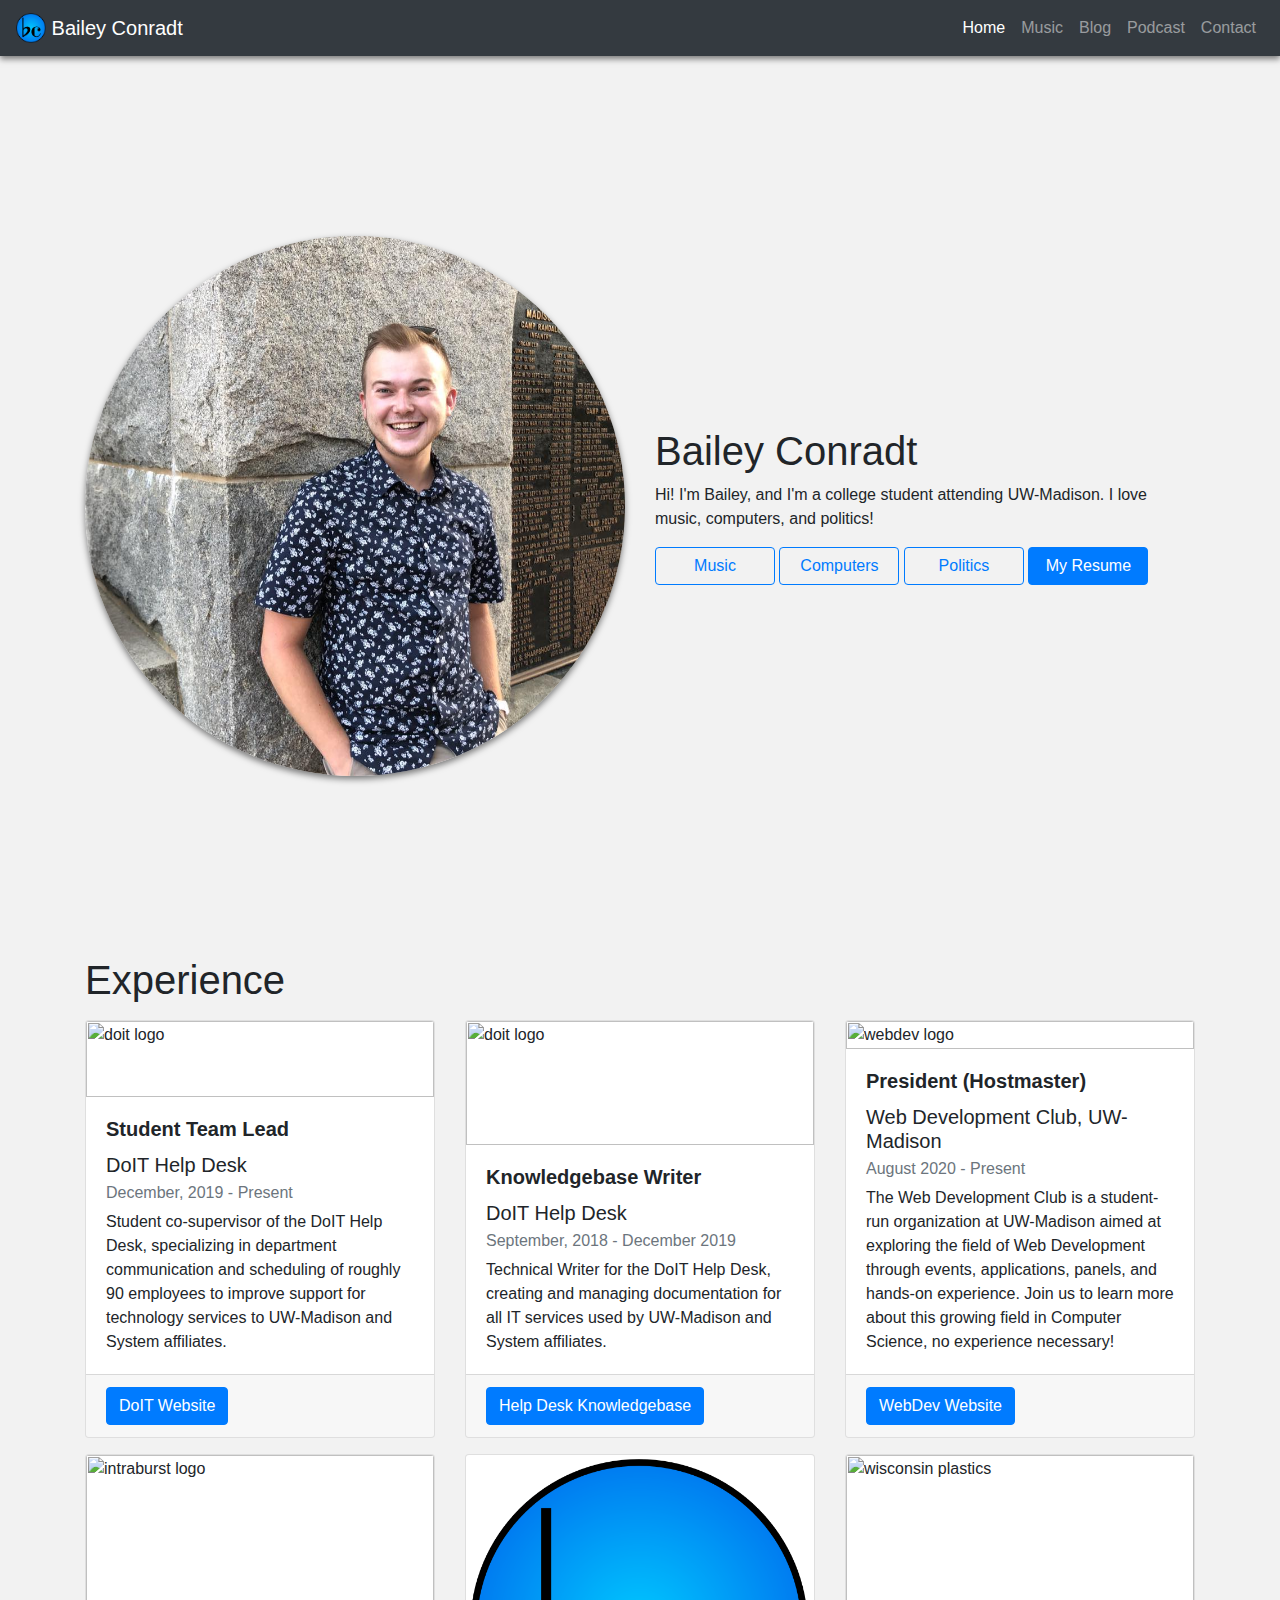
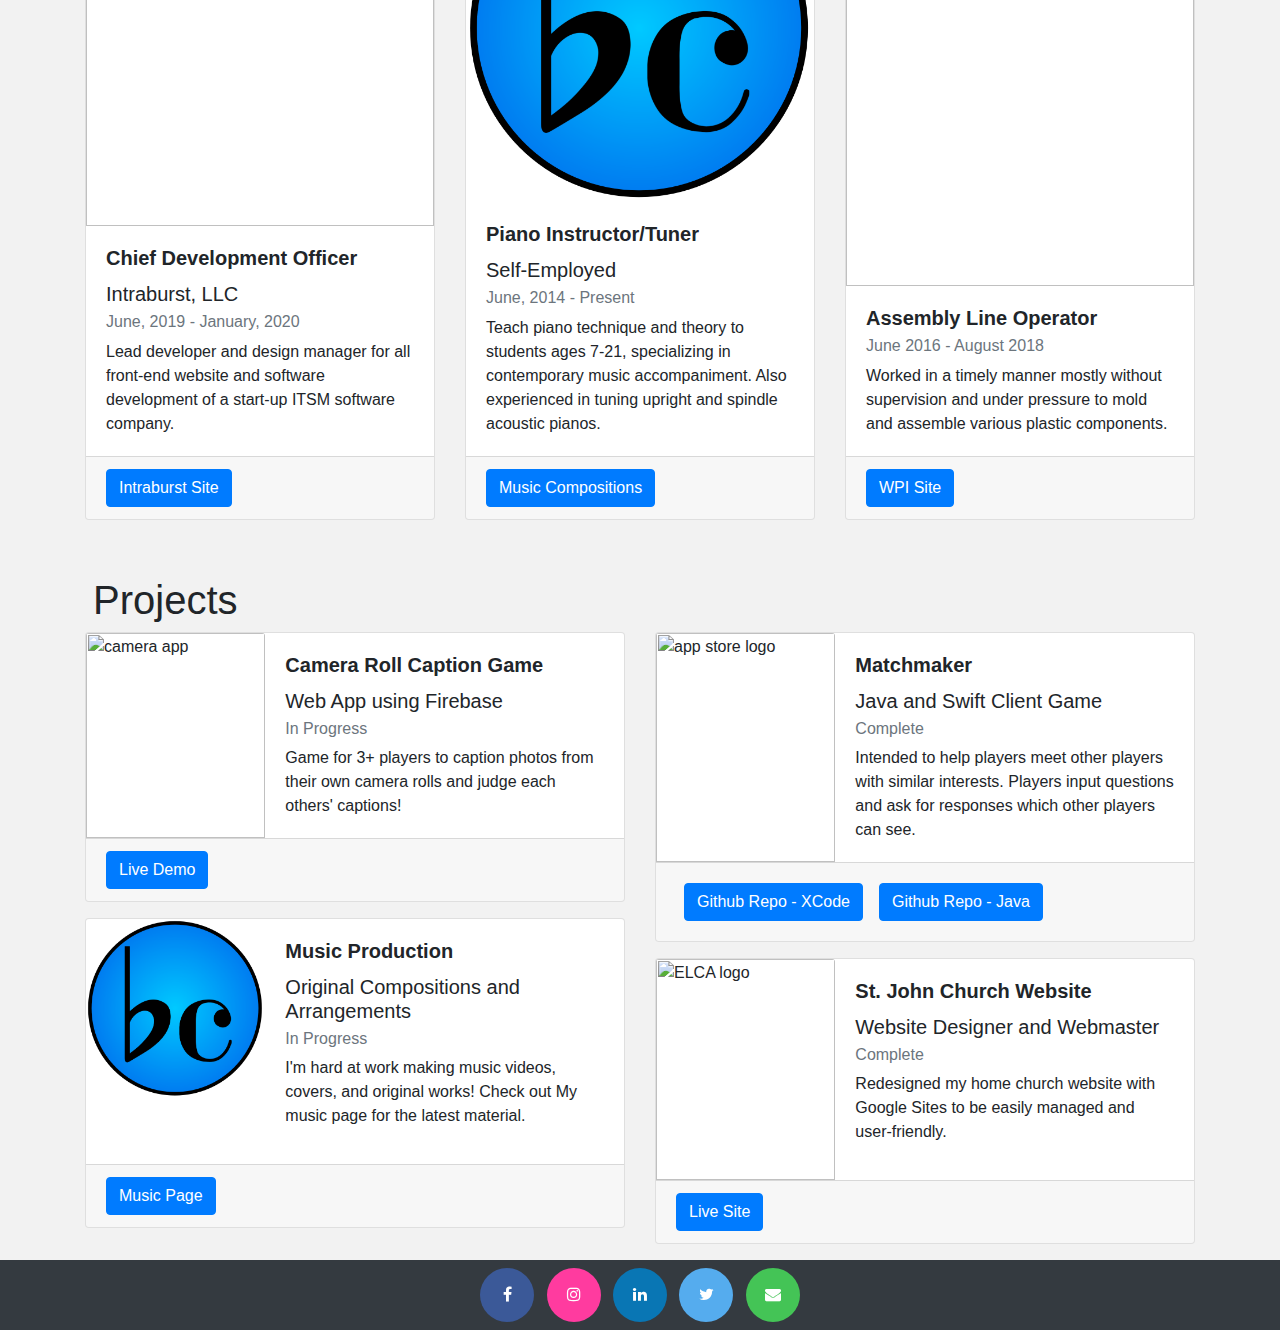
==== commit 808061ea: "new profile pic" ====
--- a/public/index.html
+++ b/public/index.html
@@ -35,7 +35,7 @@
     <div class="container">
         <div class="row" style="height: 100vh;">
             <div class="col-md-6 align-self-center">
-                <img class="rounded-circle" style="width: 100%" src="images/bcon.jpg">
+                <img class="rounded-circle" style="width: 100%" src="images/bailey_fb.jpeg">
             </div>
             <div class="col-md-6 align-self-center">
                 <h1>Bailey Conradt</h1>
@@ -204,7 +204,7 @@
                 <div class="card mb-3">
                     <div class="row no-gutters">
                         <div class="col-md-4">
-                            <img src="images/app-store.png" class="card-img-top" alt="app store logo">
+                            <img src="images/app-store.jpg" class="card-img-top" alt="app store logo">
                         </div>
                         <div class="col-md-8">
                             <div class="card-body">
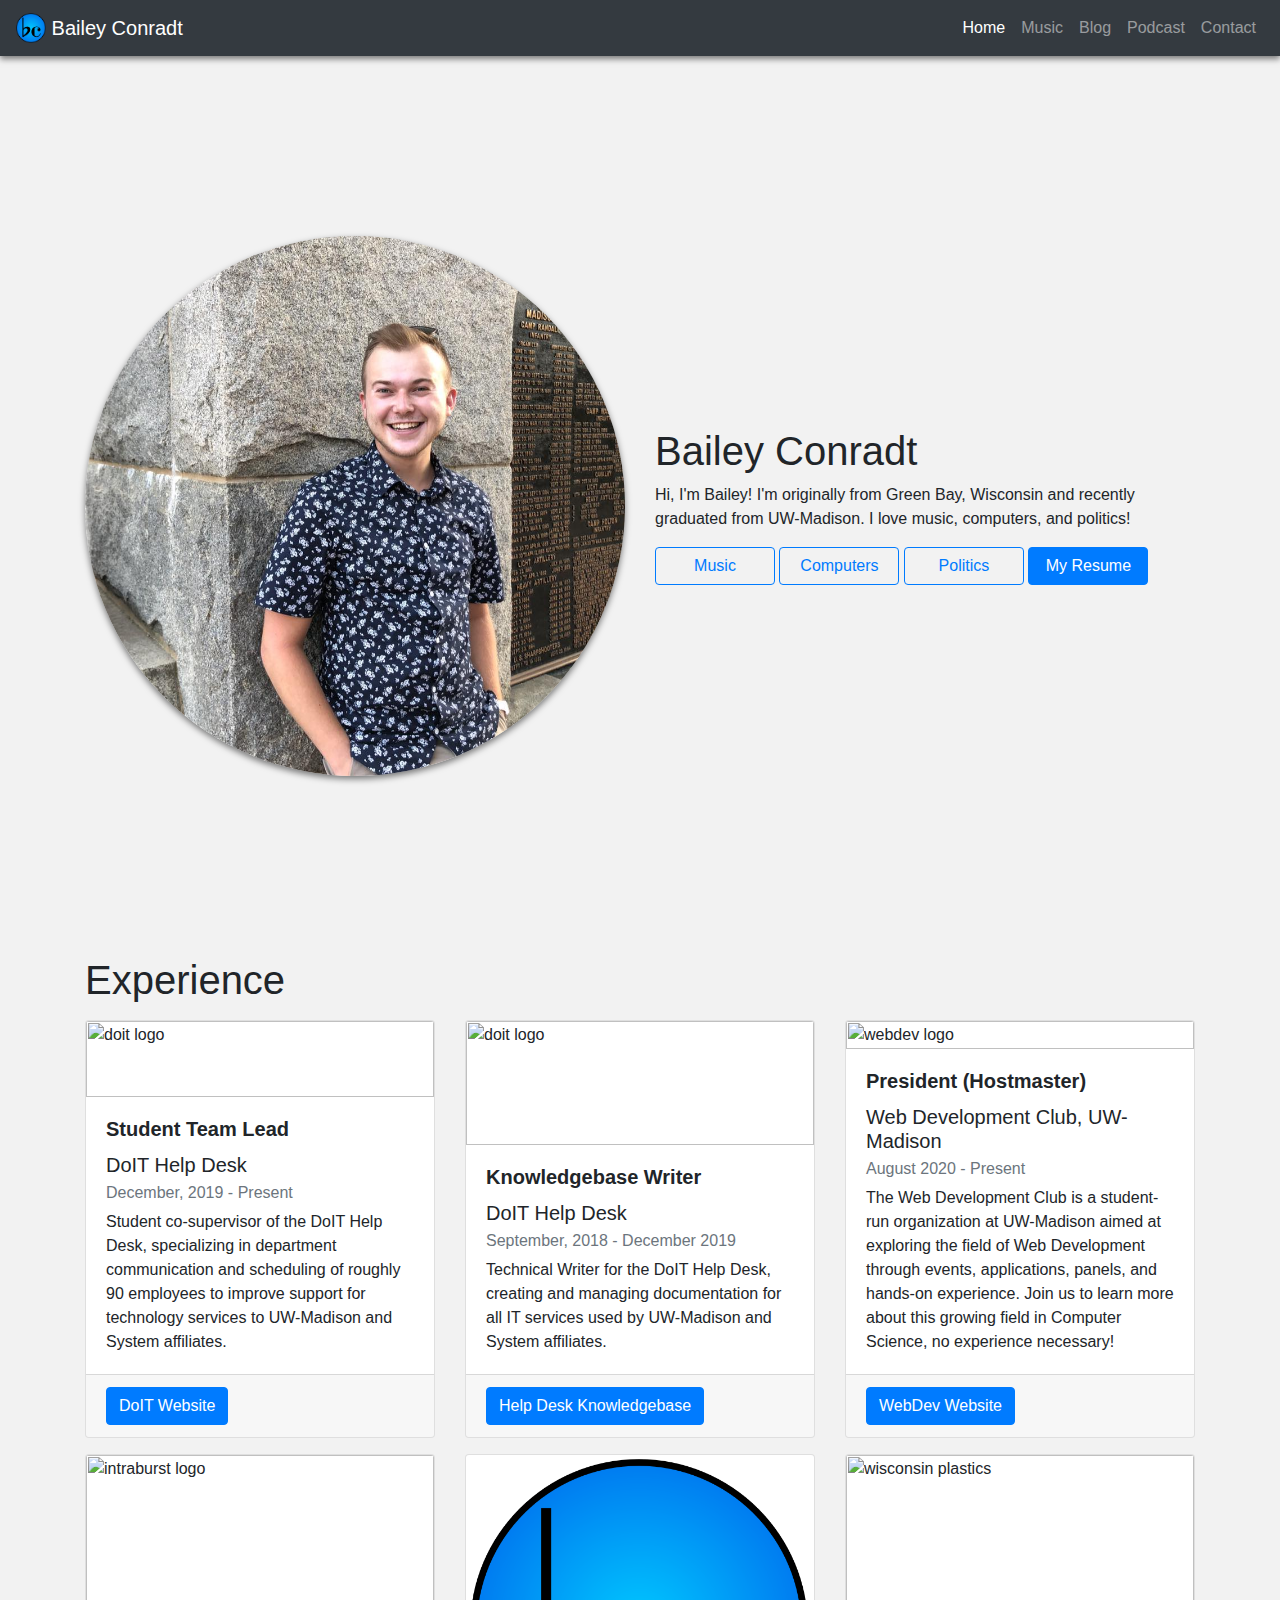
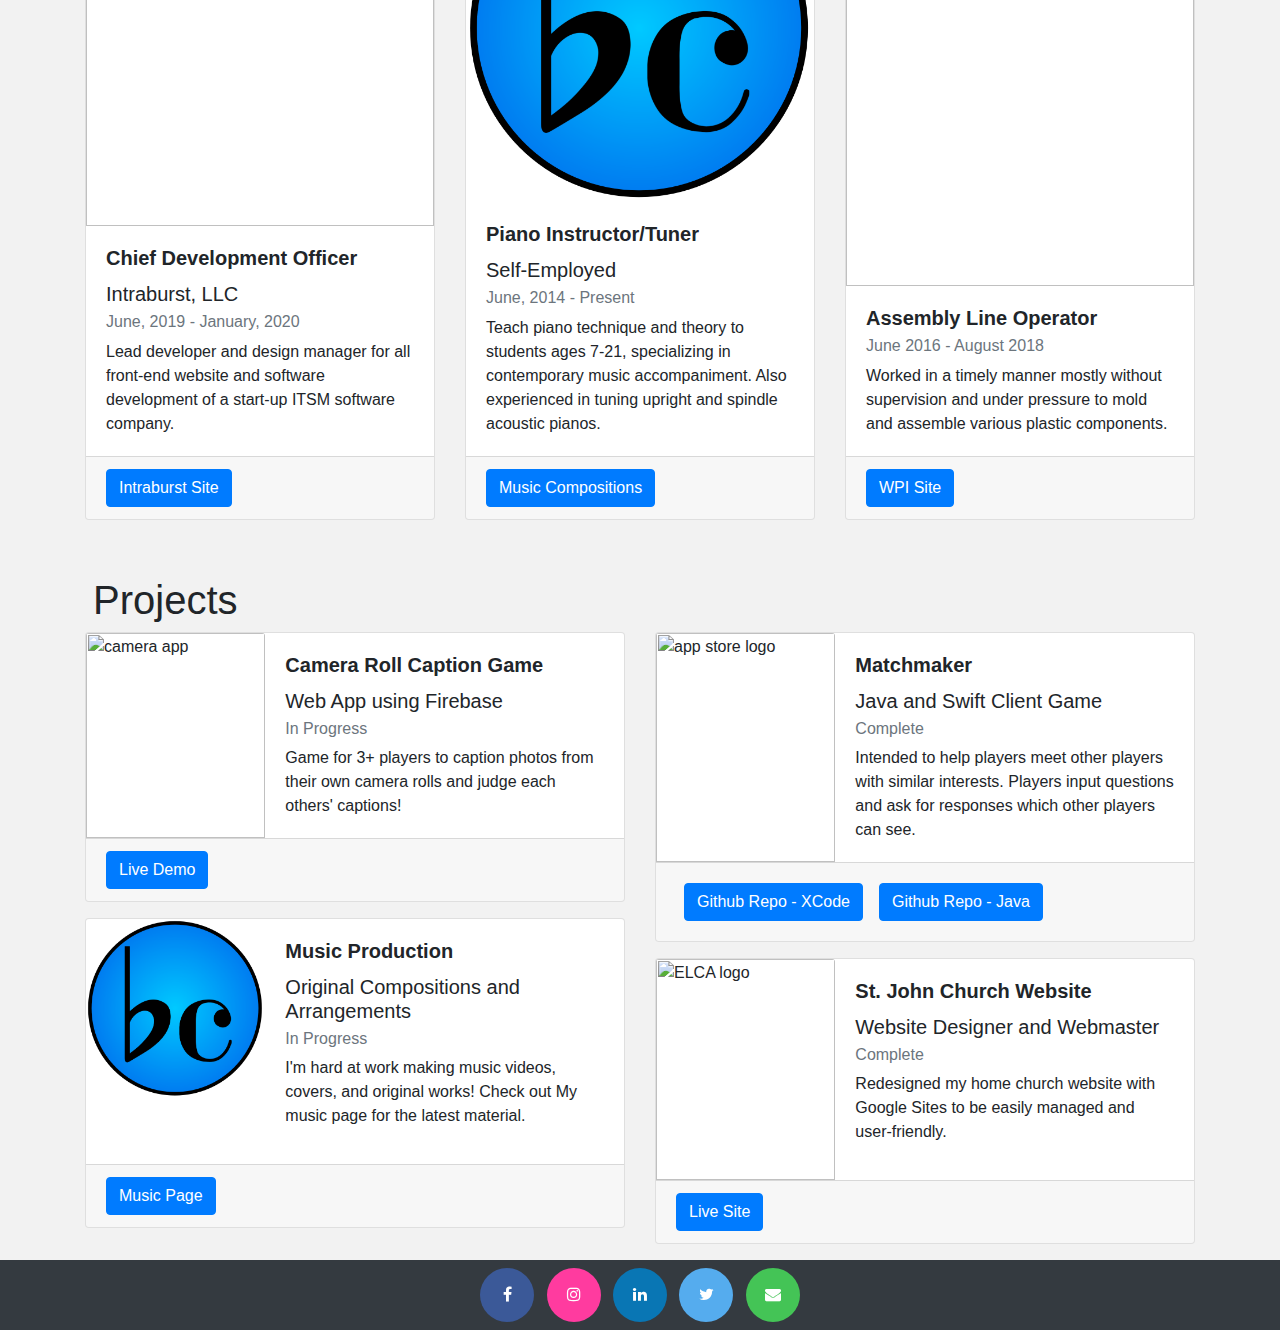
==== commit 40312e85: "updated some text and politics link" ====
--- a/public/index.html
+++ b/public/index.html
@@ -40,7 +40,7 @@
             <div class="col-md-6 align-self-center">
                 <h1>Bailey Conradt</h1>
                 <p>
-                    Hi! I'm Bailey, and I'm a college student attending UW-Madison. I love music, computers, and
+                    Hi, I'm Bailey! I'm originally from Green Bay, Wisconsin and recently graduated from UW-Madison. I love music, computers, and
                     politics!
                 </p>
                 <div>
@@ -48,7 +48,7 @@
                     <a class="btn btn-outline-primary custom-button"
                         href="https://github.com/baileyconradt">Computers</a>
                     <a class="btn btn-outline-primary custom-button"
-                        href="https://vote.baileyconradt.com">Politics</a>
+                        href="https://myvote.wi.gov/en-us/">Politics</a>
                         <a class="btn btn-primary custom-button"
                         href="bailey_conradt_resume.pdf">My Resume</a>
                 </div>
@@ -241,7 +241,7 @@
                             </div>
                         </div>
                     </div>
-                    <div class="card-footer"><a href="https://stjohnash.org" class="btn btn-primary">Live Site</a></div>
+                    <div class="card-footer"><a href="https:/www.stjohnash.org/home" class="btn btn-primary">Live Site</a></div>
                 </div>
             </div>
 
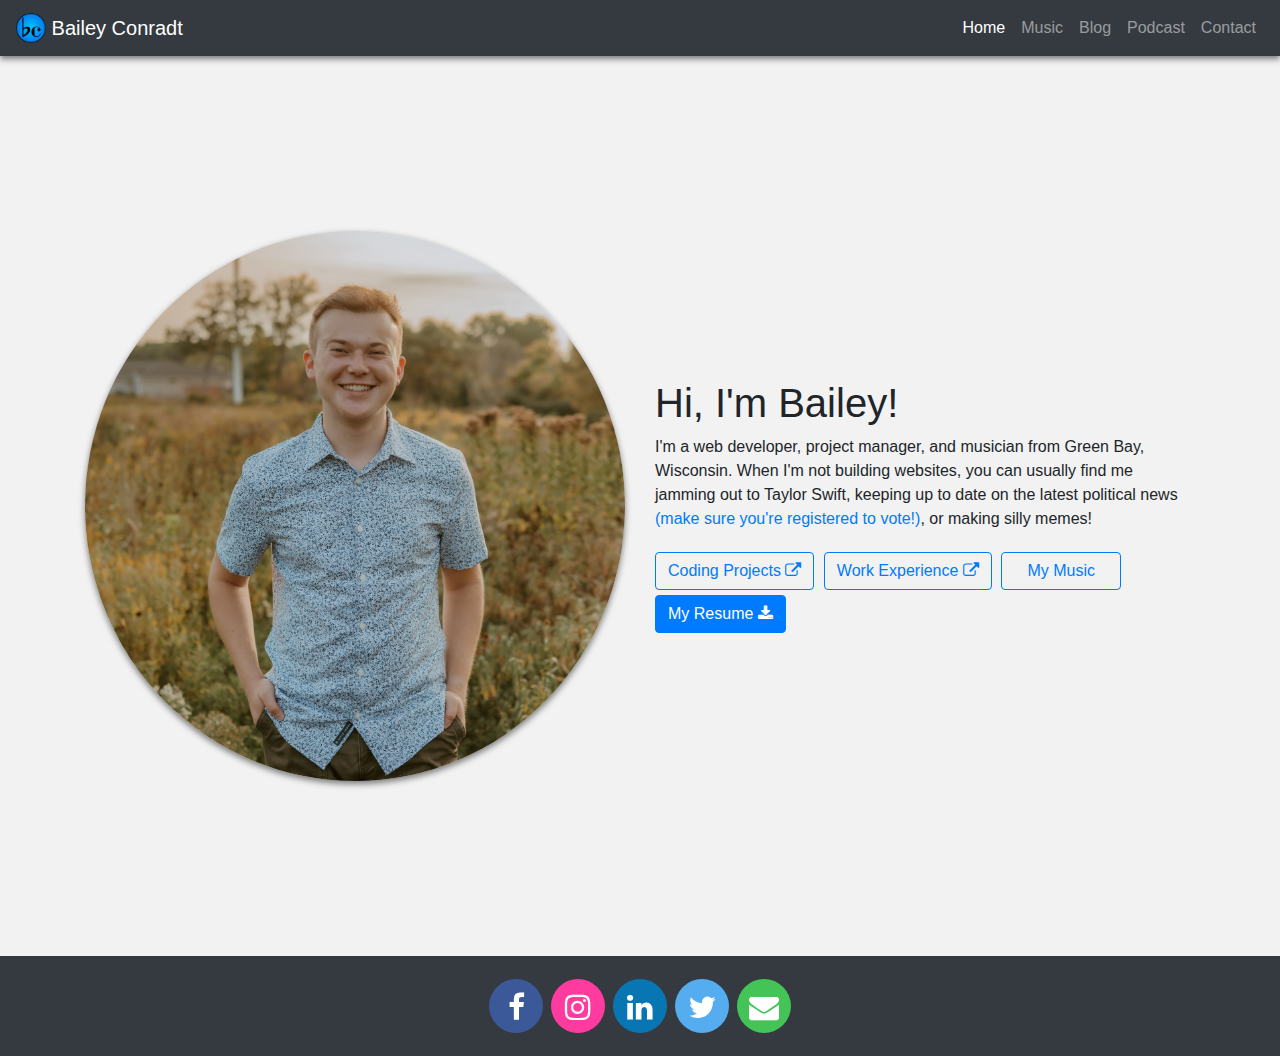
==== commit 792a6d44: "updated personal site: simplified home page, updated footer styling, added context to music page, ma" ====
--- a/public/index.html
+++ b/public/index.html
@@ -35,27 +35,29 @@
     <div class="container">
         <div class="row" style="height: 100vh;">
             <div class="col-md-6 align-self-center">
-                <img class="rounded-circle" style="width: 100%" src="images/bailey_fb.jpeg">
+                <img class="rounded-circle" style="width: 100%" src="images/bailey_profile.JPG">
             </div>
             <div class="col-md-6 align-self-center">
-                <h1>Bailey Conradt</h1>
+                <h1>Hi, I'm Bailey!</h1>
                 <p>
-                    Hi, I'm Bailey! I'm originally from Green Bay, Wisconsin and recently graduated from UW-Madison. I love music, computers, and
-                    politics!
+                    I'm a web developer, project manager, and musician from Green Bay, Wisconsin. When I'm not building websites, you can usually find me jamming out to Taylor Swift, 
+                    keeping up to date on the latest political news <a href="https://iwillvote.com/" target="_blank">(make sure you're registered to vote!)</a>, or making silly memes!
                 </p>
                 <div>
-                    <a class="btn btn-outline-primary custom-button" href="music.html">Music</a>
                     <a class="btn btn-outline-primary custom-button"
-                        href="https://github.com/baileyconradt">Computers</a>
+                    href="https://github.com/baileyconradt" target="_blank">Coding Projects <i class="fa fa-external-link" aria-hidden="true"></i>
+                </a>
                     <a class="btn btn-outline-primary custom-button"
-                        href="https://myvote.wi.gov/en-us/">Politics</a>
+                    href="https://www.linkedin.com/in/baileyconradt/" target="_blank">Work Experience <i class="fa fa-external-link" aria-hidden="true"></i></a>
+                    <a class="btn btn-outline-primary custom-button" href="music.html">My Music</a>
                         <a class="btn btn-primary custom-button"
-                        href="bailey_conradt_resume.pdf">My Resume</a>
+                        href="bailey_conradt_resume.pdf" download="bailey_conradt_resume" target="_blank">My Resume <i class="fa fa-download" aria-hidden="true"></i>
+                    </a>
                 </div>
             </div>
         </div>
     </div>
-    <div class="container">
+    <!-- <div class="container">
         <h1>Experience</h1>
         <div class="row justify-content-center">
 
@@ -157,10 +159,10 @@
             </div>
         </div>
 
-
-
-
-
+ -->
+
+
+<!-- 
         <h1 class="m-2 mt-5">Projects</h1>
         <div class="row">
             <div class="col-md-6">
@@ -247,7 +249,7 @@
 
         </div>
 
-    </div>
+    </div> -->
 
     <!--<div class="front-page-background">
         <div class="home-page-body" id="blue-background">
@@ -263,8 +265,7 @@
         </div>
     </div>-->
     <footer class="col-md-12 bg-dark text-center">
-        <a href="https://facebook.com/baileyconradt" target="_blank" class="btn-social btn-facebook"><i
-                class="fa fa-facebook"></i></a>
+        <a href="https://facebook.com/baileyconradt" target="_blank" class="btn-social btn-facebook"> <i class="fa fa-facebook" aria-hidden="true"></i></a>
         <a href="https://instagram.com/baileyswizzle" target="_blank" class="btn-social btn-instagram"><i
                 class="fa fa-instagram"></i></a>
                 <a href="https://www.linkedin.com/in/baileyconradt/" target="_blank" class="btn-social btn-linkedin"><i class="fa fa-linkedin"></i></a>
--- a/public/styles.css
+++ b/public/styles.css
@@ -21,8 +21,20 @@
   box-shadow: 0px 3px 6px rgba(0, 0, 0, .5);
 }
 
+i.fa {
+  font-size: 30;
+}
+
+i.fa.fa-download, i.fa.fa-external-link {
+  font-size: initial;
+  transform: initial !important;
+}
+
 .custom-button{
   width: 120;
+  margin-right: 5px;
+  margin-top: 5px;
+  display: inline-table;
 }
 /*footer*/
 @import url("//maxcdn.bootstrapcdn.com/font-awesome/4.3.0/css/font-awesome.min.css");
@@ -134,7 +146,19 @@
 }
 
 i {
-  transform: translate(0px, 18px) !important;
+  transform: translate(0px, 13px) !important;
+}
+
+.card-img-top {
+  width: 100%;
+  align-self: center;
+}
+
+footer.col-md-12.bg-dark.text-center {
+  height: 100px;
+  display: flex;
+  align-items: center;
+  justify-content: center;
 }
 
 
@@ -394,6 +418,10 @@
   margin: 30px;
 }
 
+.tb_nc_post_wrapper{
+  width: 33% !important;
+}
+
 #blog-posts-preview{
   padding: 30px;
   background-color: white;
@@ -419,6 +447,10 @@
 border-radius: 8px;
 }
 
+.blog-container{
+  margin: 30px;
+}
+
   
   /* 
   Mobile view CSS for hamburger
@@ -432,7 +464,11 @@
 
     body{
       width: initial;
-      position: absolute;
+      /* position: absolute; */
+    }
+
+    .blog-container{
+      margin: 0px;
     }
 
 #pages {
